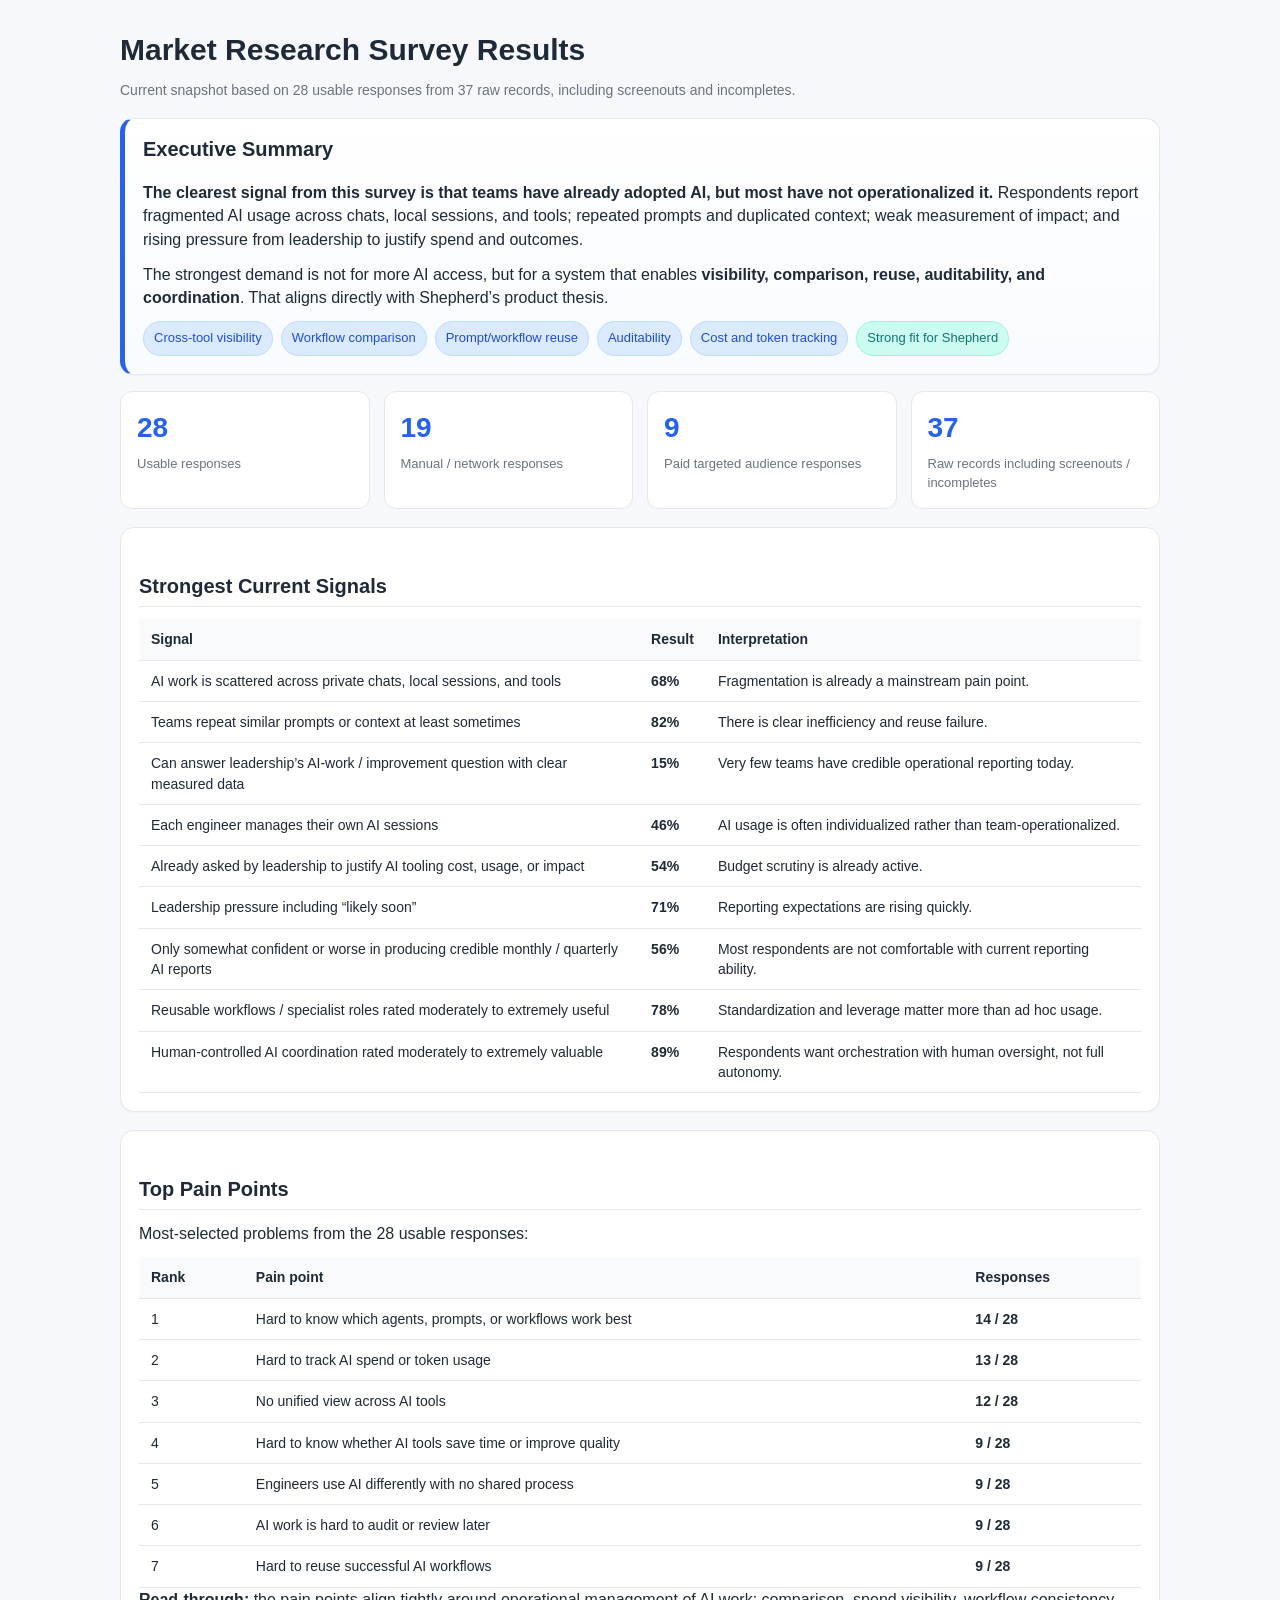
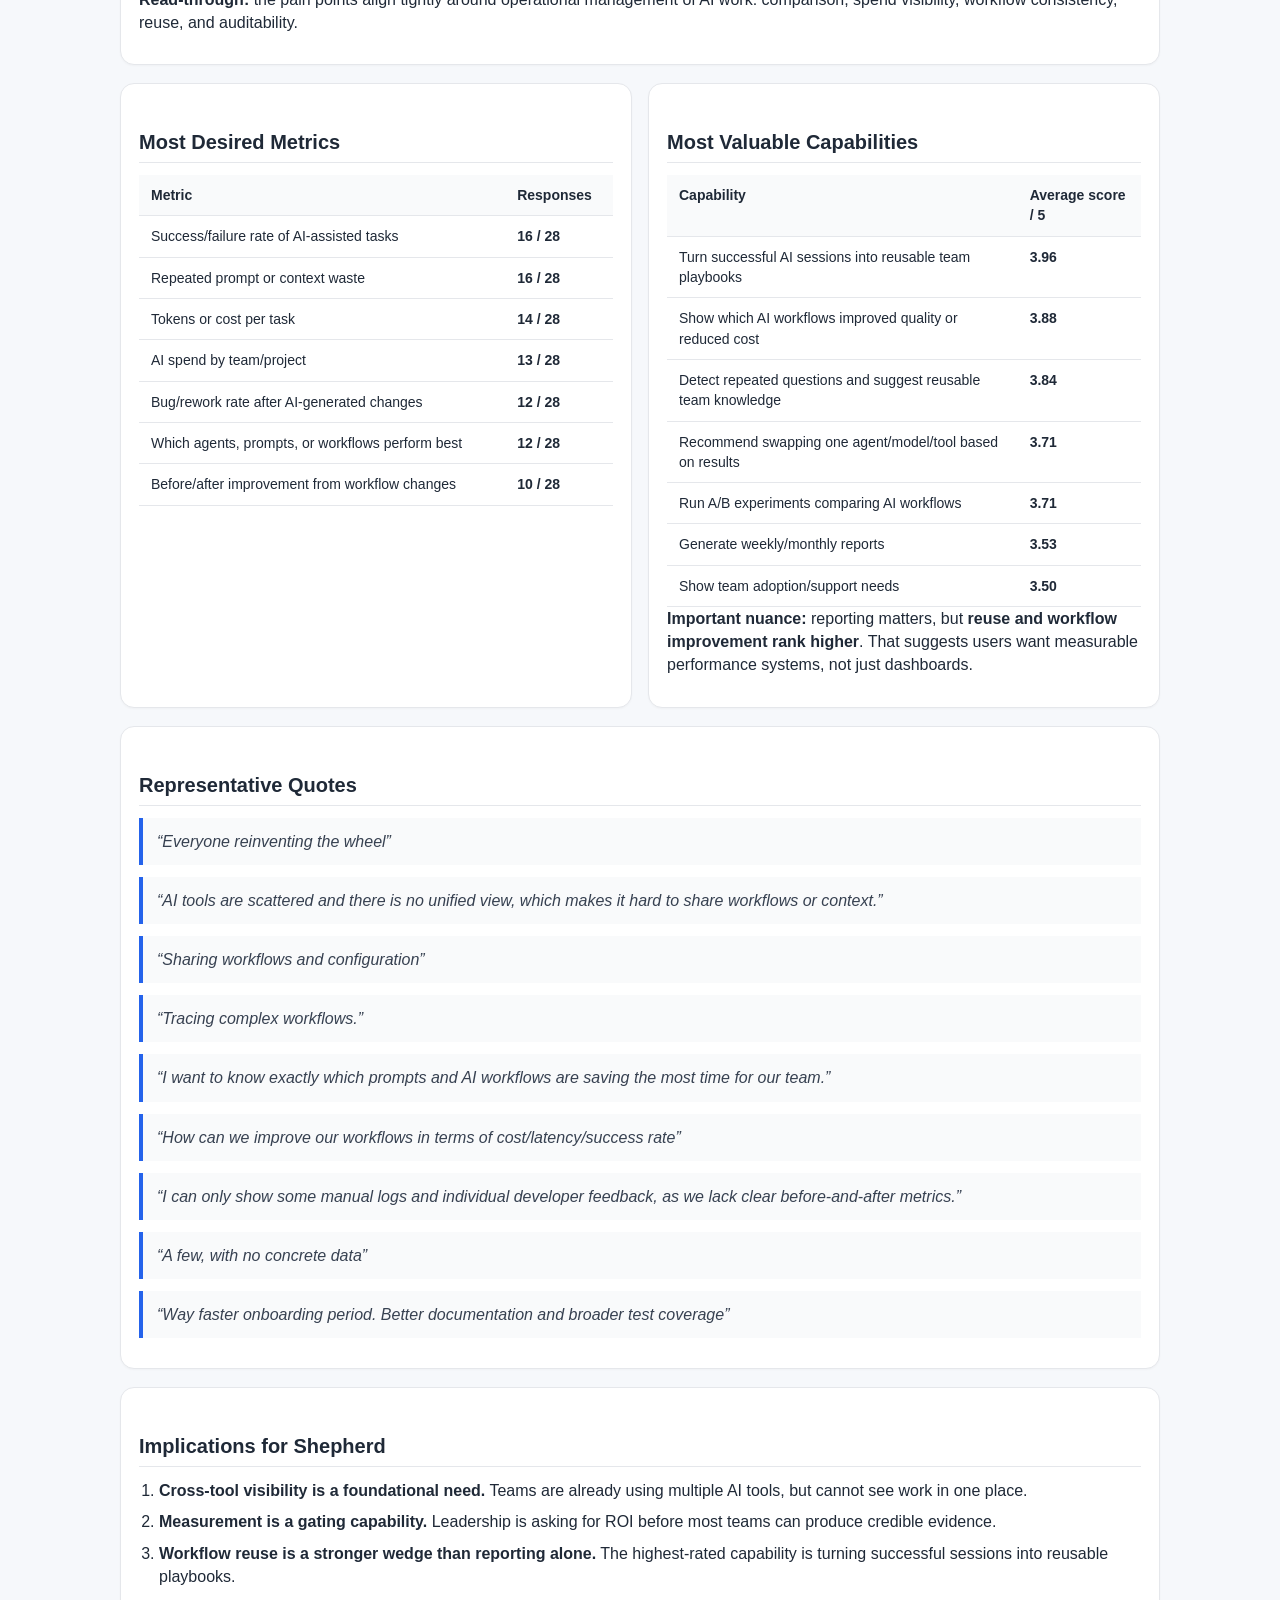
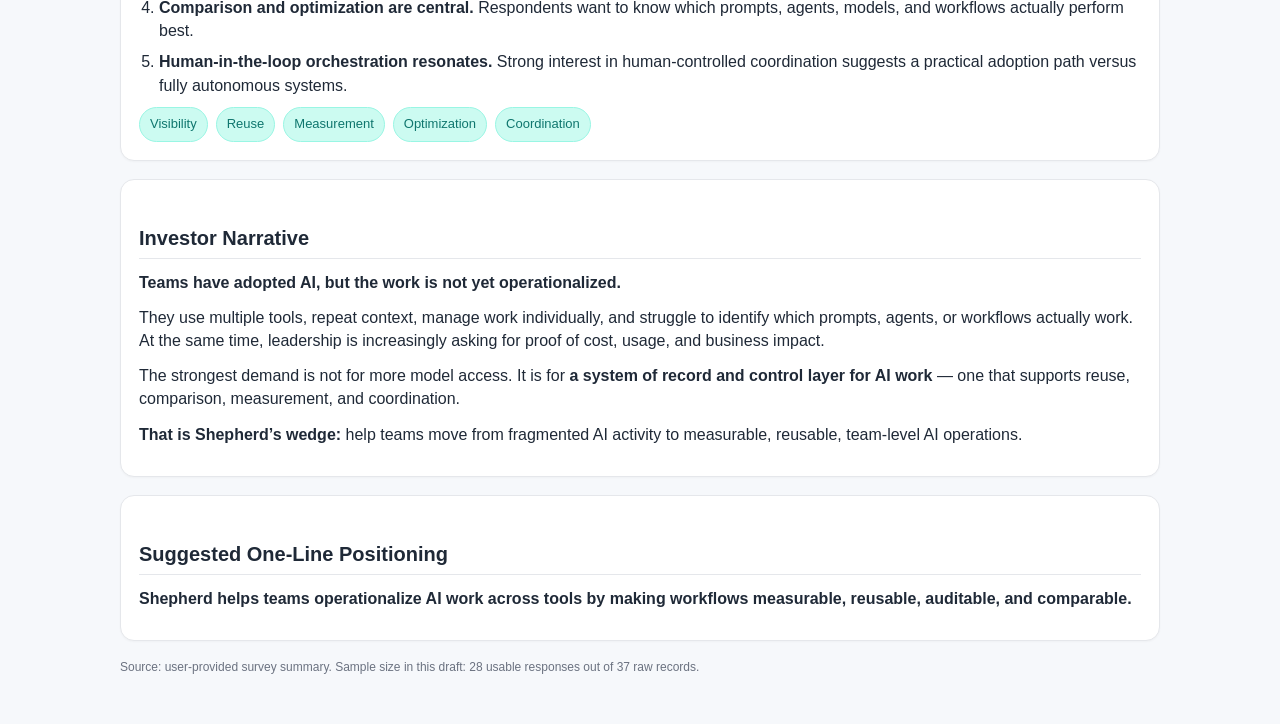
==== shepherd/index.html @ 422081b0 "Add files via upload" ====
<!DOCTYPE html>
<html lang="en">
<head>
  <meta charset="UTF-8" />
  <meta name="viewport" content="width=device-width, initial-scale=1.0" />
  <title>Market Research Survey Results Report</title>
  <style>
    :root {
      --bg: #f6f8fb;
      --card: #ffffff;
      --text: #1f2937;
      --muted: #6b7280;
      --line: #e5e7eb;
      --accent: #2563eb;
      --accent-soft: #dbeafe;
      --good: #0f766e;
      --good-soft: #ccfbf1;
      --warn: #b45309;
      --warn-soft: #fef3c7;
    }
    * { box-sizing: border-box; }
    body {
      margin: 0;
      background: var(--bg);
      color: var(--text);
      font-family: Arial, Helvetica, sans-serif;
      line-height: 1.45;
    }
    .wrap {
      max-width: 1080px;
      margin: 0 auto;
      padding: 32px 20px 48px;
    }
    h1, h2, h3 {
      margin: 0 0 12px;
      line-height: 1.2;
    }
    h1 { font-size: 30px; }
    h2 {
      font-size: 20px;
      margin-top: 28px;
      padding-bottom: 8px;
      border-bottom: 1px solid var(--line);
    }
    h3 { font-size: 16px; margin-top: 20px; }
    p { margin: 0 0 12px; }
    .sub {
      color: var(--muted);
      font-size: 14px;
      margin-top: 6px;
    }
    .card {
      background: var(--card);
      border: 1px solid var(--line);
      border-radius: 14px;
      padding: 18px 18px;
      margin-top: 18px;
      box-shadow: 0 1px 2px rgba(0,0,0,0.03);
    }
    .summary {
      background: linear-gradient(180deg, #ffffff 0%, #f8fbff 100%);
      border-left: 5px solid var(--accent);
    }
    .grid {
      display: grid;
      grid-template-columns: repeat(4, minmax(0, 1fr));
      gap: 14px;
      margin-top: 16px;
    }
    .metric {
      background: var(--card);
      border: 1px solid var(--line);
      border-radius: 12px;
      padding: 16px;
    }
    .metric .num {
      font-size: 28px;
      font-weight: 700;
      color: var(--accent);
      margin-bottom: 6px;
    }
    .metric .label {
      font-size: 13px;
      color: var(--muted);
    }
    .pill-row {
      display: flex;
      flex-wrap: wrap;
      gap: 8px;
      margin-top: 10px;
    }
    .pill {
      display: inline-block;
      padding: 7px 10px;
      border-radius: 999px;
      font-size: 13px;
      background: var(--accent-soft);
      color: #1d4ed8;
      border: 1px solid #bfdbfe;
    }
    .pill.good {
      background: var(--good-soft);
      color: var(--good);
      border-color: #99f6e4;
    }
    .pill.warn {
      background: var(--warn-soft);
      color: var(--warn);
      border-color: #fde68a;
    }
    ul, ol {
      margin: 10px 0 0 20px;
      padding: 0;
    }
    li { margin: 8px 0; }
    table {
      width: 100%;
      border-collapse: collapse;
      margin-top: 12px;
      font-size: 14px;
    }
    th, td {
      text-align: left;
      padding: 10px 12px;
      border-bottom: 1px solid var(--line);
      vertical-align: top;
    }
    th {
      background: #f9fafb;
      font-weight: 700;
    }
    .two-col {
      display: grid;
      grid-template-columns: 1fr 1fr;
      gap: 16px;
    }
    blockquote {
      margin: 12px 0;
      padding: 12px 14px;
      background: #f9fafb;
      border-left: 4px solid var(--accent);
      color: #374151;
      font-style: italic;
    }
    .footer-note {
      margin-top: 18px;
      font-size: 12px;
      color: var(--muted);
    }
    @media (max-width: 900px) {
      .grid { grid-template-columns: repeat(2, minmax(0, 1fr)); }
      .two-col { grid-template-columns: 1fr; }
    }
    @media (max-width: 600px) {
      .grid { grid-template-columns: 1fr; }
    }
  </style>
</head>
<body>
  <div class="wrap">
    <h1>Market Research Survey Results</h1>
    <div class="sub">Current snapshot based on 28 usable responses from 37 raw records, including screenouts and incompletes.</div>

    <div class="card summary">
      <h2 style="border-bottom:none; margin-top:0;">Executive Summary</h2>
      <p><strong>The clearest signal from this survey is that teams have already adopted AI, but most have not operationalized it.</strong> Respondents report fragmented AI usage across chats, local sessions, and tools; repeated prompts and duplicated context; weak measurement of impact; and rising pressure from leadership to justify spend and outcomes.</p>
      <p>The strongest demand is not for more AI access, but for a system that enables <strong>visibility, comparison, reuse, auditability, and coordination</strong>. That aligns directly with Shepherd’s product thesis.</p>
      <div class="pill-row">
        <span class="pill">Cross-tool visibility</span>
        <span class="pill">Workflow comparison</span>
        <span class="pill">Prompt/workflow reuse</span>
        <span class="pill">Auditability</span>
        <span class="pill">Cost and token tracking</span>
        <span class="pill good">Strong fit for Shepherd</span>
      </div>
    </div>

    <div class="grid">
      <div class="metric">
        <div class="num">28</div>
        <div class="label">Usable responses</div>
      </div>
      <div class="metric">
        <div class="num">19</div>
        <div class="label">Manual / network responses</div>
      </div>
      <div class="metric">
        <div class="num">9</div>
        <div class="label">Paid targeted audience responses</div>
      </div>
      <div class="metric">
        <div class="num">37</div>
        <div class="label">Raw records including screenouts / incompletes</div>
      </div>
    </div>

    <div class="card">
      <h2>Strongest Current Signals</h2>
      <table>
        <thead>
          <tr>
            <th>Signal</th>
            <th>Result</th>
            <th>Interpretation</th>
          </tr>
        </thead>
        <tbody>
          <tr>
            <td>AI work is scattered across private chats, local sessions, and tools</td>
            <td><strong>68%</strong></td>
            <td>Fragmentation is already a mainstream pain point.</td>
          </tr>
          <tr>
            <td>Teams repeat similar prompts or context at least sometimes</td>
            <td><strong>82%</strong></td>
            <td>There is clear inefficiency and reuse failure.</td>
          </tr>
          <tr>
            <td>Can answer leadership’s AI-work / improvement question with clear measured data</td>
            <td><strong>15%</strong></td>
            <td>Very few teams have credible operational reporting today.</td>
          </tr>
          <tr>
            <td>Each engineer manages their own AI sessions</td>
            <td><strong>46%</strong></td>
            <td>AI usage is often individualized rather than team-operationalized.</td>
          </tr>
          <tr>
            <td>Already asked by leadership to justify AI tooling cost, usage, or impact</td>
            <td><strong>54%</strong></td>
            <td>Budget scrutiny is already active.</td>
          </tr>
          <tr>
            <td>Leadership pressure including “likely soon”</td>
            <td><strong>71%</strong></td>
            <td>Reporting expectations are rising quickly.</td>
          </tr>
          <tr>
            <td>Only somewhat confident or worse in producing credible monthly / quarterly AI reports</td>
            <td><strong>56%</strong></td>
            <td>Most respondents are not comfortable with current reporting ability.</td>
          </tr>
          <tr>
            <td>Reusable workflows / specialist roles rated moderately to extremely useful</td>
            <td><strong>78%</strong></td>
            <td>Standardization and leverage matter more than ad hoc usage.</td>
          </tr>
          <tr>
            <td>Human-controlled AI coordination rated moderately to extremely valuable</td>
            <td><strong>89%</strong></td>
            <td>Respondents want orchestration with human oversight, not full autonomy.</td>
          </tr>
        </tbody>
      </table>
    </div>

    <div class="card">
      <h2>Top Pain Points</h2>
      <p>Most-selected problems from the 28 usable responses:</p>
      <table>
        <thead>
          <tr>
            <th>Rank</th>
            <th>Pain point</th>
            <th>Responses</th>
          </tr>
        </thead>
        <tbody>
          <tr><td>1</td><td>Hard to know which agents, prompts, or workflows work best</td><td><strong>14 / 28</strong></td></tr>
          <tr><td>2</td><td>Hard to track AI spend or token usage</td><td><strong>13 / 28</strong></td></tr>
          <tr><td>3</td><td>No unified view across AI tools</td><td><strong>12 / 28</strong></td></tr>
          <tr><td>4</td><td>Hard to know whether AI tools save time or improve quality</td><td><strong>9 / 28</strong></td></tr>
          <tr><td>5</td><td>Engineers use AI differently with no shared process</td><td><strong>9 / 28</strong></td></tr>
          <tr><td>6</td><td>AI work is hard to audit or review later</td><td><strong>9 / 28</strong></td></tr>
          <tr><td>7</td><td>Hard to reuse successful AI workflows</td><td><strong>9 / 28</strong></td></tr>
        </tbody>
      </table>
      <p><strong>Read-through:</strong> the pain points align tightly around operational management of AI work: comparison, spend visibility, workflow consistency, reuse, and auditability.</p>
    </div>

    <div class="two-col">
      <div class="card">
        <h2>Most Desired Metrics</h2>
        <table>
          <thead>
            <tr>
              <th>Metric</th>
              <th>Responses</th>
            </tr>
          </thead>
          <tbody>
            <tr><td>Success/failure rate of AI-assisted tasks</td><td><strong>16 / 28</strong></td></tr>
            <tr><td>Repeated prompt or context waste</td><td><strong>16 / 28</strong></td></tr>
            <tr><td>Tokens or cost per task</td><td><strong>14 / 28</strong></td></tr>
            <tr><td>AI spend by team/project</td><td><strong>13 / 28</strong></td></tr>
            <tr><td>Bug/rework rate after AI-generated changes</td><td><strong>12 / 28</strong></td></tr>
            <tr><td>Which agents, prompts, or workflows perform best</td><td><strong>12 / 28</strong></td></tr>
            <tr><td>Before/after improvement from workflow changes</td><td><strong>10 / 28</strong></td></tr>
          </tbody>
        </table>
      </div>

      <div class="card">
        <h2>Most Valuable Capabilities</h2>
        <table>
          <thead>
            <tr>
              <th>Capability</th>
              <th>Average score / 5</th>
            </tr>
          </thead>
          <tbody>
            <tr><td>Turn successful AI sessions into reusable team playbooks</td><td><strong>3.96</strong></td></tr>
            <tr><td>Show which AI workflows improved quality or reduced cost</td><td><strong>3.88</strong></td></tr>
            <tr><td>Detect repeated questions and suggest reusable team knowledge</td><td><strong>3.84</strong></td></tr>
            <tr><td>Recommend swapping one agent/model/tool based on results</td><td><strong>3.71</strong></td></tr>
            <tr><td>Run A/B experiments comparing AI workflows</td><td><strong>3.71</strong></td></tr>
            <tr><td>Generate weekly/monthly reports</td><td><strong>3.53</strong></td></tr>
            <tr><td>Show team adoption/support needs</td><td><strong>3.50</strong></td></tr>
          </tbody>
        </table>
        <p><strong>Important nuance:</strong> reporting matters, but <strong>reuse and workflow improvement rank higher</strong>. That suggests users want measurable performance systems, not just dashboards.</p>
      </div>
    </div>

    <div class="card">
      <h2>Representative Quotes</h2>
      <blockquote>“Everyone reinventing the wheel”</blockquote>
      <blockquote>“AI tools are scattered and there is no unified view, which makes it hard to share workflows or context.”</blockquote>
      <blockquote>“Sharing workflows and configuration”</blockquote>
      <blockquote>“Tracing complex workflows.”</blockquote>
      <blockquote>“I want to know exactly which prompts and AI workflows are saving the most time for our team.”</blockquote>
      <blockquote>“How can we improve our workflows in terms of cost/latency/success rate”</blockquote>
      <blockquote>“I can only show some manual logs and individual developer feedback, as we lack clear before-and-after metrics.”</blockquote>
      <blockquote>“A few, with no concrete data”</blockquote>
      <blockquote>“Way faster onboarding period. Better documentation and broader test coverage”</blockquote>
    </div>

    <div class="card">
      <h2>Implications for Shepherd</h2>
      <ol>
        <li><strong>Cross-tool visibility is a foundational need.</strong> Teams are already using multiple AI tools, but cannot see work in one place.</li>
        <li><strong>Measurement is a gating capability.</strong> Leadership is asking for ROI before most teams can produce credible evidence.</li>
        <li><strong>Workflow reuse is a stronger wedge than reporting alone.</strong> The highest-rated capability is turning successful sessions into reusable playbooks.</li>
        <li><strong>Comparison and optimization are central.</strong> Respondents want to know which prompts, agents, models, and workflows actually perform best.</li>
        <li><strong>Human-in-the-loop orchestration resonates.</strong> Strong interest in human-controlled coordination suggests a practical adoption path versus fully autonomous systems.</li>
      </ol>
      <div class="pill-row">
        <span class="pill good">Visibility</span>
        <span class="pill good">Reuse</span>
        <span class="pill good">Measurement</span>
        <span class="pill good">Optimization</span>
        <span class="pill good">Coordination</span>
      </div>
    </div>

    <div class="card">
      <h2>Investor Narrative</h2>
      <p><strong>Teams have adopted AI, but the work is not yet operationalized.</strong></p>
      <p>They use multiple tools, repeat context, manage work individually, and struggle to identify which prompts, agents, or workflows actually work. At the same time, leadership is increasingly asking for proof of cost, usage, and business impact.</p>
      <p>The strongest demand is not for more model access. It is for <strong>a system of record and control layer for AI work</strong> — one that supports reuse, comparison, measurement, and coordination.</p>
      <p><strong>That is Shepherd’s wedge:</strong> help teams move from fragmented AI activity to measurable, reusable, team-level AI operations.</p>
    </div>

    <div class="card">
      <h2>Suggested One-Line Positioning</h2>
      <p><strong>Shepherd helps teams operationalize AI work across tools by making workflows measurable, reusable, auditable, and comparable.</strong></p>
    </div>

    <div class="footer-note">
      Source: user-provided survey summary. Sample size in this draft: 28 usable responses out of 37 raw records.
    </div>
  </div>
</body>
</html>
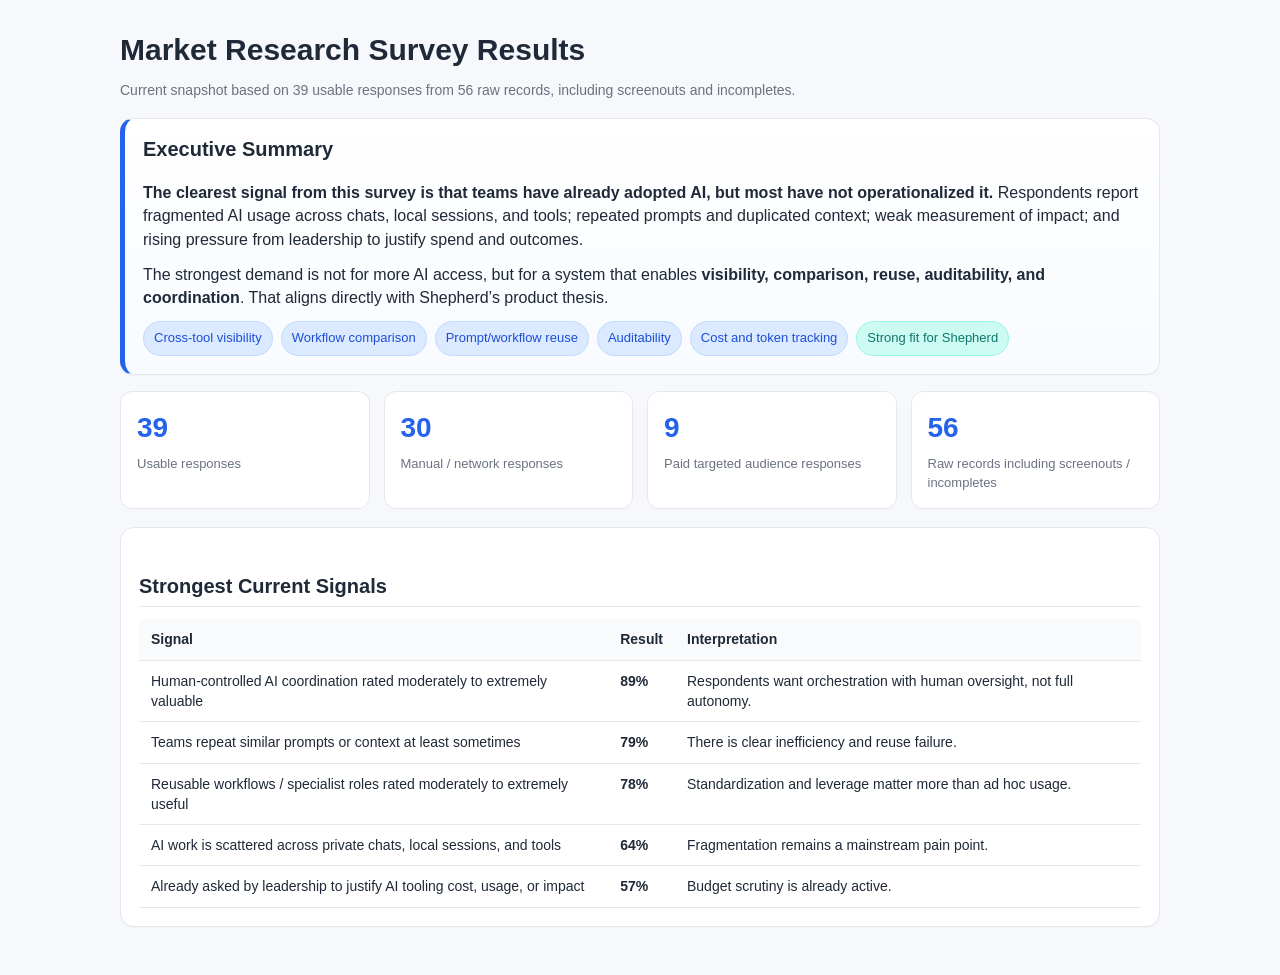
==== commit 571b4169: "Update index.html" ====
--- a/shepherd/index.html
+++ b/shepherd/index.html
@@ -159,7 +159,7 @@
 <body>
   <div class="wrap">
     <h1>Market Research Survey Results</h1>
-    <div class="sub">Current snapshot based on 28 usable responses from 37 raw records, including screenouts and incompletes.</div>
+    <div class="sub">Current snapshot based on 39 usable responses from 56 raw records, including screenouts and incompletes.</div>
 
     <div class="card summary">
       <h2 style="border-bottom:none; margin-top:0;">Executive Summary</h2>
@@ -177,11 +177,11 @@
 
     <div class="grid">
       <div class="metric">
-        <div class="num">28</div>
+        <div class="num">39</div>
         <div class="label">Usable responses</div>
       </div>
       <div class="metric">
-        <div class="num">19</div>
+        <div class="num">30</div>
         <div class="label">Manual / network responses</div>
       </div>
       <div class="metric">
@@ -189,7 +189,7 @@
         <div class="label">Paid targeted audience responses</div>
       </div>
       <div class="metric">
-        <div class="num">37</div>
+        <div class="num">56</div>
         <div class="label">Raw records including screenouts / incompletes</div>
       </div>
     </div>
@@ -206,39 +206,14 @@
         </thead>
         <tbody>
           <tr>
-            <td>AI work is scattered across private chats, local sessions, and tools</td>
-            <td><strong>68%</strong></td>
-            <td>Fragmentation is already a mainstream pain point.</td>
+            <td>Human-controlled AI coordination rated moderately to extremely valuable</td>
+            <td><strong>89%</strong></td>
+            <td>Respondents want orchestration with human oversight, not full autonomy.</td>
           </tr>
           <tr>
             <td>Teams repeat similar prompts or context at least sometimes</td>
-            <td><strong>82%</strong></td>
+            <td><strong>79%</strong></td>
             <td>There is clear inefficiency and reuse failure.</td>
-          </tr>
-          <tr>
-            <td>Can answer leadership’s AI-work / improvement question with clear measured data</td>
-            <td><strong>15%</strong></td>
-            <td>Very few teams have credible operational reporting today.</td>
-          </tr>
-          <tr>
-            <td>Each engineer manages their own AI sessions</td>
-            <td><strong>46%</strong></td>
-            <td>AI usage is often individualized rather than team-operationalized.</td>
-          </tr>
-          <tr>
-            <td>Already asked by leadership to justify AI tooling cost, usage, or impact</td>
-            <td><strong>54%</strong></td>
-            <td>Budget scrutiny is already active.</td>
-          </tr>
-          <tr>
-            <td>Leadership pressure including “likely soon”</td>
-            <td><strong>71%</strong></td>
-            <td>Reporting expectations are rising quickly.</td>
-          </tr>
-          <tr>
-            <td>Only somewhat confident or worse in producing credible monthly / quarterly AI reports</td>
-            <td><strong>56%</strong></td>
-            <td>Most respondents are not comfortable with current reporting ability.</td>
           </tr>
           <tr>
             <td>Reusable workflows / specialist roles rated moderately to extremely useful</td>
@@ -246,130 +221,12 @@
             <td>Standardization and leverage matter more than ad hoc usage.</td>
           </tr>
           <tr>
-            <td>Human-controlled AI coordination rated moderately to extremely valuable</td>
-            <td><strong>89%</strong></td>
-            <td>Respondents want orchestration with human oversight, not full autonomy.</td>
-          </tr>
-        </tbody>
-      </table>
-    </div>
-
-    <div class="card">
-      <h2>Top Pain Points</h2>
-      <p>Most-selected problems from the 28 usable responses:</p>
-      <table>
-        <thead>
-          <tr>
-            <th>Rank</th>
-            <th>Pain point</th>
-            <th>Responses</th>
-          </tr>
-        </thead>
-        <tbody>
-          <tr><td>1</td><td>Hard to know which agents, prompts, or workflows work best</td><td><strong>14 / 28</strong></td></tr>
-          <tr><td>2</td><td>Hard to track AI spend or token usage</td><td><strong>13 / 28</strong></td></tr>
-          <tr><td>3</td><td>No unified view across AI tools</td><td><strong>12 / 28</strong></td></tr>
-          <tr><td>4</td><td>Hard to know whether AI tools save time or improve quality</td><td><strong>9 / 28</strong></td></tr>
-          <tr><td>5</td><td>Engineers use AI differently with no shared process</td><td><strong>9 / 28</strong></td></tr>
-          <tr><td>6</td><td>AI work is hard to audit or review later</td><td><strong>9 / 28</strong></td></tr>
-          <tr><td>7</td><td>Hard to reuse successful AI workflows</td><td><strong>9 / 28</strong></td></tr>
-        </tbody>
-      </table>
-      <p><strong>Read-through:</strong> the pain points align tightly around operational management of AI work: comparison, spend visibility, workflow consistency, reuse, and auditability.</p>
-    </div>
-
-    <div class="two-col">
-      <div class="card">
-        <h2>Most Desired Metrics</h2>
-        <table>
-          <thead>
-            <tr>
-              <th>Metric</th>
-              <th>Responses</th>
-            </tr>
-          </thead>
-          <tbody>
-            <tr><td>Success/failure rate of AI-assisted tasks</td><td><strong>16 / 28</strong></td></tr>
-            <tr><td>Repeated prompt or context waste</td><td><strong>16 / 28</strong></td></tr>
-            <tr><td>Tokens or cost per task</td><td><strong>14 / 28</strong></td></tr>
-            <tr><td>AI spend by team/project</td><td><strong>13 / 28</strong></td></tr>
-            <tr><td>Bug/rework rate after AI-generated changes</td><td><strong>12 / 28</strong></td></tr>
-            <tr><td>Which agents, prompts, or workflows perform best</td><td><strong>12 / 28</strong></td></tr>
-            <tr><td>Before/after improvement from workflow changes</td><td><strong>10 / 28</strong></td></tr>
-          </tbody>
-        </table>
-      </div>
-
-      <div class="card">
-        <h2>Most Valuable Capabilities</h2>
-        <table>
-          <thead>
-            <tr>
-              <th>Capability</th>
-              <th>Average score / 5</th>
-            </tr>
-          </thead>
-          <tbody>
-            <tr><td>Turn successful AI sessions into reusable team playbooks</td><td><strong>3.96</strong></td></tr>
-            <tr><td>Show which AI workflows improved quality or reduced cost</td><td><strong>3.88</strong></td></tr>
-            <tr><td>Detect repeated questions and suggest reusable team knowledge</td><td><strong>3.84</strong></td></tr>
-            <tr><td>Recommend swapping one agent/model/tool based on results</td><td><strong>3.71</strong></td></tr>
-            <tr><td>Run A/B experiments comparing AI workflows</td><td><strong>3.71</strong></td></tr>
-            <tr><td>Generate weekly/monthly reports</td><td><strong>3.53</strong></td></tr>
-            <tr><td>Show team adoption/support needs</td><td><strong>3.50</strong></td></tr>
-          </tbody>
-        </table>
-        <p><strong>Important nuance:</strong> reporting matters, but <strong>reuse and workflow improvement rank higher</strong>. That suggests users want measurable performance systems, not just dashboards.</p>
-      </div>
-    </div>
-
-    <div class="card">
-      <h2>Representative Quotes</h2>
-      <blockquote>“Everyone reinventing the wheel”</blockquote>
-      <blockquote>“AI tools are scattered and there is no unified view, which makes it hard to share workflows or context.”</blockquote>
-      <blockquote>“Sharing workflows and configuration”</blockquote>
-      <blockquote>“Tracing complex workflows.”</blockquote>
-      <blockquote>“I want to know exactly which prompts and AI workflows are saving the most time for our team.”</blockquote>
-      <blockquote>“How can we improve our workflows in terms of cost/latency/success rate”</blockquote>
-      <blockquote>“I can only show some manual logs and individual developer feedback, as we lack clear before-and-after metrics.”</blockquote>
-      <blockquote>“A few, with no concrete data”</blockquote>
-      <blockquote>“Way faster onboarding period. Better documentation and broader test coverage”</blockquote>
-    </div>
-
-    <div class="card">
-      <h2>Implications for Shepherd</h2>
-      <ol>
-        <li><strong>Cross-tool visibility is a foundational need.</strong> Teams are already using multiple AI tools, but cannot see work in one place.</li>
-        <li><strong>Measurement is a gating capability.</strong> Leadership is asking for ROI before most teams can produce credible evidence.</li>
-        <li><strong>Workflow reuse is a stronger wedge than reporting alone.</strong> The highest-rated capability is turning successful sessions into reusable playbooks.</li>
-        <li><strong>Comparison and optimization are central.</strong> Respondents want to know which prompts, agents, models, and workflows actually perform best.</li>
-        <li><strong>Human-in-the-loop orchestration resonates.</strong> Strong interest in human-controlled coordination suggests a practical adoption path versus fully autonomous systems.</li>
-      </ol>
-      <div class="pill-row">
-        <span class="pill good">Visibility</span>
-        <span class="pill good">Reuse</span>
-        <span class="pill good">Measurement</span>
-        <span class="pill good">Optimization</span>
-        <span class="pill good">Coordination</span>
-      </div>
-    </div>
-
-    <div class="card">
-      <h2>Investor Narrative</h2>
-      <p><strong>Teams have adopted AI, but the work is not yet operationalized.</strong></p>
-      <p>They use multiple tools, repeat context, manage work individually, and struggle to identify which prompts, agents, or workflows actually work. At the same time, leadership is increasingly asking for proof of cost, usage, and business impact.</p>
-      <p>The strongest demand is not for more model access. It is for <strong>a system of record and control layer for AI work</strong> — one that supports reuse, comparison, measurement, and coordination.</p>
-      <p><strong>That is Shepherd’s wedge:</strong> help teams move from fragmented AI activity to measurable, reusable, team-level AI operations.</p>
-    </div>
-
-    <div class="card">
-      <h2>Suggested One-Line Positioning</h2>
-      <p><strong>Shepherd helps teams operationalize AI work across tools by making workflows measurable, reusable, auditable, and comparable.</strong></p>
-    </div>
-
-    <div class="footer-note">
-      Source: user-provided survey summary. Sample size in this draft: 28 usable responses out of 37 raw records.
-    </div>
-  </div>
-</body>
-</html>
+            <td>AI work is scattered across private chats, local sessions, and tools</td>
+            <td><strong>64%</strong></td>
+            <td>Fragmentation remains a mainstream pain point.</td>
+          </tr>
+          <tr>
+            <td>Already asked by leadership to justify AI tooling cost, usage, or impact</td>
+            <td><strong>57%</strong></td>
+            <td>Budget scrutiny is already active.</td>
+          </
